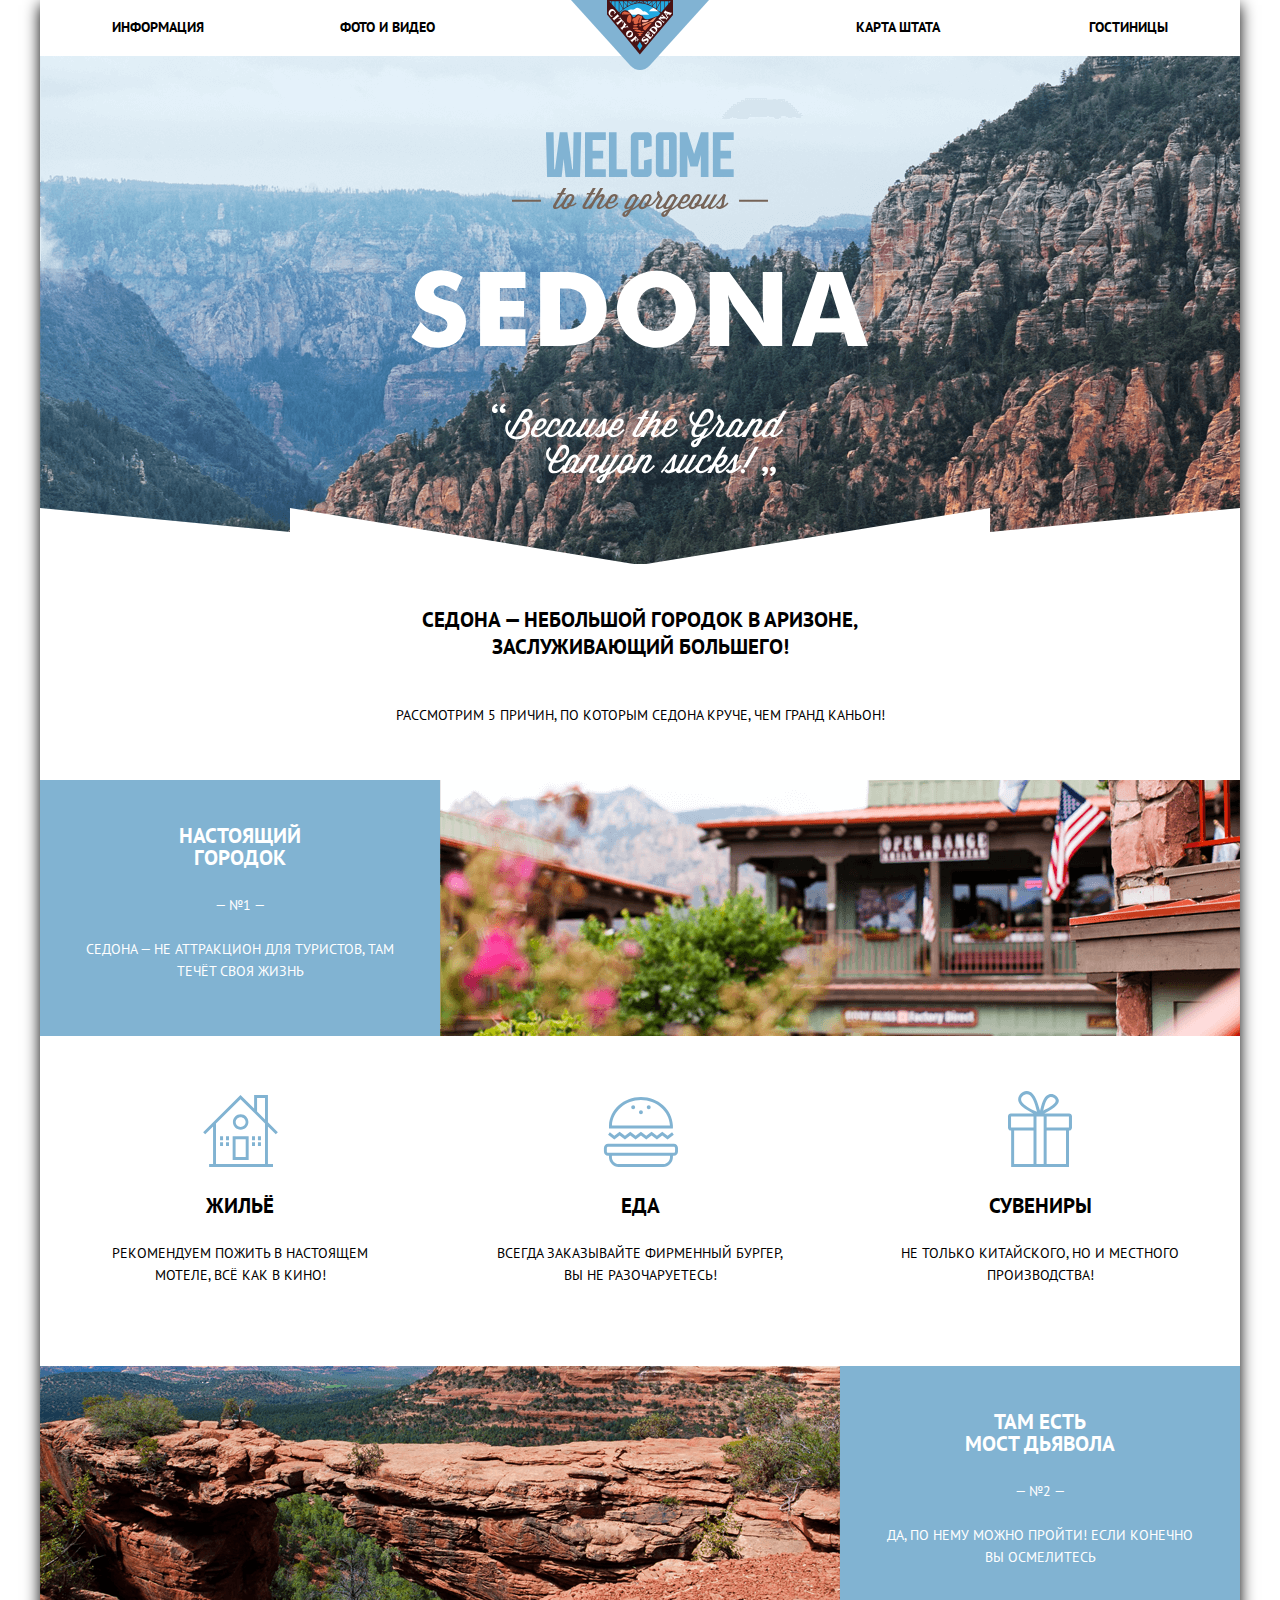
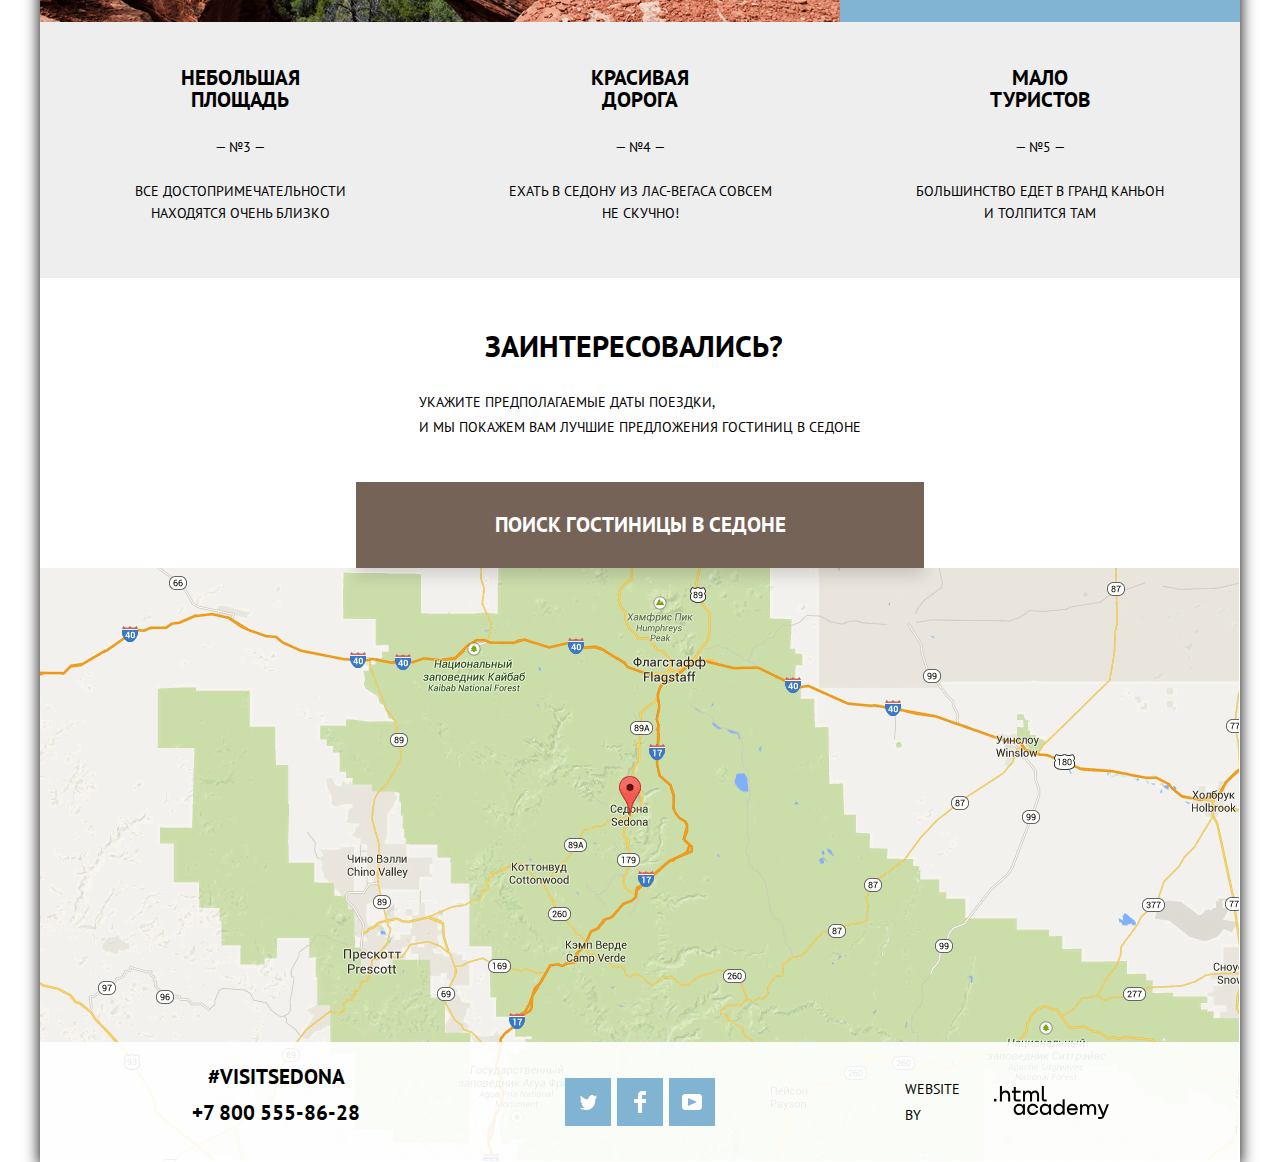
==== index.html @ fbaff949 "file path correction" ====
<!DOCTYPE html>
<html class="page" lang="ru">
<head>
    <meta charset="UTF-8"/>
    <link rel="stylesheet" href="css/normalize.css">
    <link rel="stylesheet" href="css/style.css">
    <link rel="icon" href="img/favicon/32.svg">
    <link rel="icon" href="img/favicon/152.svg">
    <link rel="manifest" href="manifest.webmanifest">
    <title>SEDONA</title>
</head>

<body class="page__body">
<div class="wrapper">
    <header class="page-header">
        <a href="index.html" class="logo"></a>

        <nav class="nav">
            <ul class="nav__list">
                <li class="nav__item"><a href="#" class="nav__link">Информация</a></li>
                <li class="nav__item"><a href="#" class="nav__link">Фото и видео</a></li>
                <li class="nav__item"><a href="#" class="nav__link">Карта штата</a></li>
                <li class="nav__item"><a href="catalog.html" class="nav__link">Гостиницы</a></li>
            </ul>
        </nav>
    </header>

    <main class="content">

        <div class="main-header">
            <div class="intro">
                <img class="intro__img" src="img/welcome/welcome.svg" width="458" height="352" alt="Welcome">
            </div>

            <h1 class="title title_bold main-header__title">Седона — небольшой городок в Аризоне, <br>заслуживающий
                большего!
            </h1>
            <p class="subtitle main-header__subtitle">Рассмотрим 5 причин, по которым Седона круче, чем гранд
                каньон!</p>
        </div>

        <section class="steps">

            <!-- step-1 -->
            <div class="card card_white-text card_blue-bg">
                <h3 class="title card__title">Настоящий <br>городок</h3>
                <div class="card__number">— №1 —</div>
                <p class="subtitle card__subtitle">Седона — не аттракцион для туристов, там<br>течёт своя жизнь</p>
            </div>
            <div class="steps__img steps__img_city"></div>

            <div class="card card_info">
                <img class="card__icon" src="img/content/icon/home.svg" width="75" height="72" alt="Home">
                <h3 class="title card__title">Жильё</h3>
                <div class="subtitle card__subtitle">Рекомендуем пожить в настоящем <br>мотеле, всё как в кино!</div>
            </div>
            <div class="card card_info">
                <img class="card__icon" src="img/content/icon/eat.svg" width="75" height="70" alt="Eat">
                <h3 class="title card__title">Еда</h3>
                <div class="subtitle card__subtitle">Всегда заказывайте фирменный бургер,<br> вы не разочаруетесь!</div>
            </div>
            <div class="card card_info">
                <img class="card__icon" src="img/content/icon/gift.svg" width="64" height="77" alt="Gift">
                <h3 class="title card__title">Сувениры</h3>
                <div class="subtitle card__subtitle">Не только китайского, но и местного<br>производства!
                </div>
            </div>

            <!-- step-2 -->
            <div class="steps__img steps__img_devil"></div>

            <div class="card card_white-text card_blue-bg">
                <h3 class="title card__title">Там есть<br>Мост дьявола</h3>
                <div class="card__number">— №2 —</div>
                <p class="subtitle card__subtitle">Да, по нему можно пройти! Если конечно<br> вы осмелитесь</p>
            </div>

            <!-- more steps -->
            <div class="card card_gray-bg">
                <h3 class="title card__title">небольшая <br>площадь
                </h3>
                <div class="card__number">— №3 —</div>
                <p class="subtitle card__subtitle">все достопримечательности<br>находятся очень близко</p>
            </div>
            <div class="card card_gray-bg">
                <h3 class="title card__title">красивая<br>
                    дорога
                </h3>
                <div class="card__number">— №4 —</div>
                <p class="subtitle card__subtitle">ехать в седону из лас-вегаса совсем<br>не скучно!</p>
            </div>
            <div class="card card_gray-bg">
                <h3 class="title card__title">мало<br>туристов
                </h3>
                <div class="card__number">— №5 —</div>
                <p class="subtitle card__subtitle">большинство едет в гранд каньон<br>и толпится там</p>
            </div>
        </section>

        <section class="interesting">
            <h2 class="title interesting__title">
                Заинтересовались?
            </h2>
            <p class="subtitle interesting__subtitle">Укажите предполагаемые даты поездки,<br> и мы покажем вам лучшие
                предложения гостиниц в седоне</p>
            <button class="button button__lg button_brown" id="show-form">ПОИСК ГОСТИНИЦЫ В седоне</button>
        </section>

        <footer class="main-footer">
            <form id="search-hotel" class="search-hotel search-hotel_active" method="post" action="https://echo.htmlacademy.ru">
                <div class="search-hotel__row">
                    <label class="title search-hotel__title">
                        Дата выезда:
                    </label>
                    <input class="search-hotel__input search-hotel__input_date"
                           type="date"
                           name="date-to"
                           id="date-in"
                           form="search-hotel"
                           placeholder="01 мая 2022"
                           value=""
                    >
                    <button class="search-hotel__date-icon" id="btn-date_in" type="button">
                        <svg viewBox="0 0 21 22">
                            <path d="M19.251 2.025h-2.845V.648c0-.381-.294-.689-.656-.689-.363 0-.656.308-.656.689v1.377h-3.938V.648c0-.381-.294-.689-.655-.689-.363 0-.657.308-.657.689v1.377H5.906V.648c0-.381-.294-.689-.656-.689-.363 0-.657.308-.657.689v1.377H1.75C.784 2.025 0 2.847 0 3.862v16.302C0 21.179.784 22 1.75 22h17.501c.966 0 1.749-.821 1.749-1.836V3.862c0-1.015-.783-1.837-1.749-1.837zm.437 18.139a.448.448 0 0 1-.437.459H1.75a.45.45 0 0 1-.438-.459V3.862a.45.45 0 0 1 .438-.459h2.844v1.378c0 .381.294.689.657.689.362 0 .656-.308.656-.689V3.403h3.938v1.378c0 .381.294.689.657.689.361 0 .655-.308.655-.689V3.403h3.938v1.378c0 .381.293.689.656.689.362 0 .656-.308.656-.689V3.403h2.845c.241 0 .437.206.437.459v16.302z"></path>
                            <path d="M4.594 8.225h2.625v2.066H4.594zM4.594 11.668h2.625v2.067H4.594zM4.594 15.112h2.625v2.066H4.594zM9.188 15.112h2.625v2.066H9.188zM9.188 11.668h2.625v2.067H9.188zM9.188 8.225h2.625v2.066H9.188zM13.781 15.112h2.625v2.066h-2.625zM13.781 11.668h2.625v2.067h-2.625zM13.781 8.225h2.625v2.066h-2.625z"></path>
                        </svg>
                    </button>
                </div>
                <div class="search-hotel__row">
                    <label class="title search-hotel__title">
                        Дата выезда:
                    </label>
                    <input class="search-hotel__input search-hotel__input_date"
                           type="date"
                           name="date-out"
                           id="date-out"
                           form="search-hotel"
                           placeholder="02 июня 2022"
                           value="">
                    <button class="search-hotel__date-icon" id="btn-date_out" type="button">
                        <svg viewBox="0 0 21 22">
                            <path d="M19.251 2.025h-2.845V.648c0-.381-.294-.689-.656-.689-.363 0-.656.308-.656.689v1.377h-3.938V.648c0-.381-.294-.689-.655-.689-.363 0-.657.308-.657.689v1.377H5.906V.648c0-.381-.294-.689-.656-.689-.363 0-.657.308-.657.689v1.377H1.75C.784 2.025 0 2.847 0 3.862v16.302C0 21.179.784 22 1.75 22h17.501c.966 0 1.749-.821 1.749-1.836V3.862c0-1.015-.783-1.837-1.749-1.837zm.437 18.139a.448.448 0 0 1-.437.459H1.75a.45.45 0 0 1-.438-.459V3.862a.45.45 0 0 1 .438-.459h2.844v1.378c0 .381.294.689.657.689.362 0 .656-.308.656-.689V3.403h3.938v1.378c0 .381.294.689.657.689.361 0 .655-.308.655-.689V3.403h3.938v1.378c0 .381.293.689.656.689.362 0 .656-.308.656-.689V3.403h2.845c.241 0 .437.206.437.459v16.302z"></path>
                            <path d="M4.594 8.225h2.625v2.066H4.594zM4.594 11.668h2.625v2.067H4.594zM4.594 15.112h2.625v2.066H4.594zM9.188 15.112h2.625v2.066H9.188zM9.188 11.668h2.625v2.067H9.188zM9.188 8.225h2.625v2.066H9.188zM13.781 15.112h2.625v2.066h-2.625zM13.781 11.668h2.625v2.067h-2.625zM13.781 8.225h2.625v2.066h-2.625z"></path>
                        </svg>
                    </button>
                </div>
                <div class="search-hotel__wrap">
                    <div class="search-hotel__row">
                        <label class="title search-hotel__title">
                            Взрослые: </label>
                        <input class="search-hotel__input search-hotel__input_count"
                               type="text"
                               name="count-human"
                               id="count-human"
                               form="search-hotel"
                               value="2"
                               pattern="[0-9]{1,2}"
                        >
                        <button class="search-hotel__btm search-hotel__btm_minus" type="button" id="btn-human_minus">
                            <svg xmlns="http://www.w3.org/2000/svg"
                                 viewBox="0 0 9.917 1.917">
                                <path d="M0 0h9.917v1.917h-9.917z"></path>
                            </svg>
                        </button>
                        <button class="search-hotel__btm search-hotel__btm_plus" type="button" id="btn-human_plus">
                            <svg xmlns="http://www.w3.org/2000/svg"
                                 viewBox="0 0 9.917 9.917">
                                <path d="M9.917 4h-4v-4h-1.917v4h-4v1.917h4v4h1.917v-4h4z"></path>
                            </svg>
                        </button>
                    </div>
                    <div class="search-hotel__row search-hotel__row_padding-left">
                        <label class="title search-hotel__title">
                            Дети: </label>
                        <input class="search-hotel__input search-hotel__input_count"
                               type="text"
                               name="count-kids"
                               id="count-kids"
                               form="search-hotel"
                               value="0"
                               pattern="[0-9]{1,2}"
                        >
                        <button class="search-hotel__btm search-hotel__btm_minus" type="button" id="btn-kids_minus">
                            <svg xmlns="http://www.w3.org/2000/svg"
                                 width="9.917" height="1.917"
                                 viewBox="0 0 9.917 1.917">
                                <path d="M0 0h9.917v1.917h-9.917z"></path>
                            </svg>
                        </button>
                        <button class="search-hotel__btm search-hotel__btm_plus" type="button" id="btn-kids_plus">
                            <svg xmlns="http://www.w3.org/2000/svg"
                                 width="9.917" height="9.917"
                                 viewBox="0 0 9.917 9.917">
                                <path d="M9.917 4h-4v-4h-1.917v4h-4v1.917h4v4h1.917v-4h4z"></path>
                            </svg>
                        </button>

                    </div>
                </div>
                <div class="search-hotel__row">
                    <button class="button button_blue search-hotel__button" form="search-hotel">НАЙТИ</button>
                </div>
            </form>
            <script type="text/javascript" charset="utf-8" async src="https://api-maps.yandex.ru/services/constructor/1.0/js/?um=constructor%3Ac20449dc476053ec923e67679372bd9ce2e365bf9ef74fed2821ad3377e39c72&amp;width=100%&amp;height=100%&amp;lang=ru_RU&amp;scroll=false"></script>
        </footer>
    </main>

    <footer class="page-footer page-footer_absolute">
        <div class="contacts">
            <div class="contacts__hashtag">
                #visitSEDONA
            </div>
            <a href="tel:+78005558628" class="contacts__phone">
                +7 800 555-86-28
            </a>
        </div>
        <div class="social">
            <a class="social__link">
                <svg width="17" height="17" viewBox="0 0 17 17" fill="none" xmlns="http://www.w3.org/2000/svg">
                    <path d="M10.95 1.14409C12.635 0.648089 13.934 1.41409 14.527 2.32309C15.2 2.09209 15.858 1.84209 16.538 1.61509C16.5249 2.30145 16.2117 2.94761 15.681 3.38309C16.366 3.55309 16.985 2.89209 16.985 2.89209C16.816 3.89209 15.979 4.68009 15.422 4.91609C15.191 11.6661 12.247 16.1331 5.34498 15.9981H4.89898C4.48898 15.9981 0.734977 15.5381 0.000976562 14.1111C2.27198 14.3071 3.89398 13.6891 4.69398 12.9341C3.73398 12.6341 2.01498 12.4571 1.71498 9.98409C2.06398 10.0901 2.27898 10.2121 2.90498 10.1031C1.70498 9.24709 0.373977 8.53009 0.447977 6.33009C0.732977 6.65809 1.51498 6.86609 1.78798 6.80209C1.08498 6.56109 -0.182023 3.44209 0.893977 1.85009C2.71198 3.70409 4.62898 5.45609 8.04598 5.62309C8.25398 3.33009 9.18298 1.79309 10.95 1.14409Z"
                          fill="white"/>
                </svg>
            </a>
            <a class="social__link">
                <svg width="12" height="22" viewBox="0 0 12 22" fill="none" xmlns="http://www.w3.org/2000/svg">
                    <path d="M12 4V0H8C5.79086 0 4 1.79086 4 4V8H0V12H4V22H8V12H12V8H8V4H12Z" fill="white"/>
                </svg>
            </a>
            <a class="social__link">
                <svg width="20" height="16" viewBox="0 0 20 16" fill="none" xmlns="http://www.w3.org/2000/svg">
                    <path fill-rule="evenodd" clip-rule="evenodd"
                          d="M3 0H17C18.65 0 20 1.35 20 3V13C20 14.65 18.65 16 17 16H3C1.35 16 0 14.65 0 13V3C0 1.35 1.35 0 3 0ZM6.027 4.002V11.998L15.014 8L6.027 4.002Z"
                          fill="white"/>
                </svg>
            </a>
        </div>
        <div class="developer">
            Website by
            <a href="https://htmlacademy.ru/intensive/htmlcss" class="developer__link">
                <svg viewBox="0 0 115 33" xmlns="http://www.w3.org/2000/svg">
                    <path d="M0 12.8691V15.4429H2.45789V12.8691H0Z"/>
                    <path d="M11.6466 4.52562C10.0863 4.52562 8.82534 5.23341 8.03454 6.26294H7.94905V0H5.91864V15.4429H7.94905V10.1451C7.94905 8.02172 9.27418 6.49888 11.2191 6.49888C13.0572 6.49888 14.1258 7.87158 14.1258 9.71614V15.4429H16.1563V9.35153C16.1563 6.41308 14.3396 4.52562 11.6466 4.52562Z"/>
                    <path d="M26.6171 4.82696H21.8082V1.07349H19.7778V4.82696H17.8542V6.80022H19.7778V12.7843C19.7778 14.5002 20.7396 15.4439 22.4708 15.4439H26.6171V13.4492H22.8769C22.193 13.4492 21.8082 13.0632 21.8082 12.3983V6.80022H26.6171V4.82696Z"/>
                    <path d="M41.1215 4.54712C39.497 4.54712 38.2576 5.34071 37.5736 6.60618H37.5095C36.8897 5.36217 35.7356 4.54712 34.154 4.54712C32.7434 4.54712 31.6746 5.29781 31.0336 6.3488H30.948V4.82596H29.0031V15.4429H31.0336V9.99504C31.0336 8.00032 32.0806 6.54184 33.6624 6.49894C35.1584 6.45604 36.0347 7.52847 36.0347 9.13708V15.4429H38.0652V9.82343C38.0652 7.44266 39.4758 6.49894 40.6941 6.49894C42.1688 6.49894 43.0452 7.52847 43.0452 9.13708V15.4429H45.0754V8.92261C45.0754 6.3488 43.6221 4.54712 41.1215 4.54712Z"/>
                    <path d="M47.8271 12.6975C47.8271 14.4348 48.8103 15.4429 50.6269 15.4429H52.6359V13.4696H50.9261C50.2422 13.4696 49.8574 13.0835 49.8574 12.4186V0H47.8271V12.6975Z"/>
                    <path d="M28.9048 19.6888H28.8192C28.027 18.6227 26.7425 17.8764 25.0295 17.8551C21.882 17.8124 19.6338 20.1365 19.6338 23.4202C19.6338 26.7252 21.9248 29.0494 25.008 29.0068C26.7637 28.9853 28.027 28.1965 28.8192 27.0663H28.9048V28.7081H30.9177V18.1536H28.9048V19.6888ZM25.3077 27.0451C23.081 27.0451 21.6679 25.4245 21.6679 23.4202C21.6679 21.4159 23.081 19.7954 25.3077 19.7954C27.4703 19.7954 28.8836 21.4159 28.8836 23.4202C28.8836 25.4033 27.4703 27.0451 25.3077 27.0451Z"/>
                    <path d="M44.2095 21.9915C43.717 19.6034 41.5973 17.855 38.8139 17.855C35.4524 17.855 33.2042 20.307 33.2042 23.4201C33.2042 26.5331 35.4524 29.0067 38.8139 29.0067C41.5973 29.0067 43.717 27.2155 44.2095 24.8061H42.0898C41.6617 26.1494 40.3984 27.0662 38.8354 27.0662C36.6513 27.0662 35.2381 25.4244 35.2381 23.4201C35.2381 21.4158 36.6513 19.7953 38.8354 19.7953C40.4625 19.7953 41.6617 20.7548 42.0898 21.9915H44.2095Z"/>
                    <path d="M55.0836 19.6888H54.998C54.2058 18.6227 52.921 17.8764 51.2081 17.8551C48.0607 17.8124 45.8125 20.1365 45.8125 23.4202C45.8125 26.7252 48.1036 29.0494 51.1866 29.0068C52.9425 28.9853 54.2058 28.1965 54.998 27.0663H55.0836V28.7081H57.0962V18.1536H55.0836V19.6888ZM51.4866 27.0451C49.2596 27.0451 47.8466 25.4245 47.8466 23.4202C47.8466 21.4159 49.2596 19.7954 51.4866 19.7954C53.6491 19.7954 55.0622 21.4159 55.0622 23.4202C55.0622 25.4033 53.6491 27.0451 51.4866 27.0451Z"/>
                    <path d="M68.6538 19.7953H68.5682C67.776 18.6652 66.4483 17.8763 64.7568 17.855C61.6738 17.8123 59.3827 20.1365 59.3827 23.4415C59.3827 26.7251 61.6309 29.0493 64.7783 29.0067C66.4483 28.9853 67.776 28.239 68.5468 27.1729H68.6538V28.708H70.6665V13.356H68.6538V19.7953ZM65.0568 27.0662C62.8298 27.0662 61.4168 25.4458 61.4168 23.4415C61.4168 21.4372 62.8298 19.8166 65.0568 19.8166C67.2193 19.8166 68.6324 21.4585 68.6324 23.4415C68.6324 25.4458 67.2193 27.0662 65.0568 27.0662Z"/>
                    <path d="M78.3297 17.855C75.0752 17.855 72.8483 20.3497 72.8483 23.4414C72.8483 26.4479 74.9467 29.0067 78.3724 29.0067C80.8561 29.0067 82.8475 27.6633 83.5541 25.4244H81.4342C80.9634 26.4267 79.8286 27.0662 78.4582 27.0662C76.5312 27.0662 75.1608 25.7869 75.0108 24.1451H83.7682C84.0464 20.6269 81.8412 17.855 78.3297 17.855ZM78.2868 19.7953C79.9783 19.7953 81.2416 20.8401 81.5627 22.354H75.0538C75.3534 20.8614 76.6168 19.7953 78.2868 19.7953Z"/>
                    <path d="M98.1985 17.8762C96.5713 17.8762 95.3295 18.6651 94.6443 19.9232H94.5799C93.9591 18.6865 92.8029 17.8762 91.2184 17.8762C89.8054 17.8762 88.7347 18.6225 88.0924 19.6673H88.0068V18.1534H86.0583V28.7079H88.0924V23.2921C88.0924 21.3091 89.1417 19.8592 90.7261 19.8165C92.2247 19.7739 93.1028 20.84 93.1028 22.4392V28.7079H95.1368V23.1215C95.1368 20.7547 96.5499 19.8165 97.7703 19.8165C99.2477 19.8165 100.125 20.84 100.125 22.4392V28.7079H102.16V22.226C102.16 19.6673 100.704 17.8762 98.1985 17.8762Z"/>
                    <path d="M109.441 27.0237L105.801 18.1536H103.553L108.392 29.7104L108.371 29.753C108.028 30.6272 107.643 30.947 106.701 30.947H104.196V32.9726H106.701C108.542 32.9726 109.527 32.1411 110.212 30.3499L114.88 18.1536H112.803L109.441 27.0237Z"/>
                </svg>
            </a>
        </div>
    </footer>
</div>
<script src="js/js.js"></script>
</body>
</html>
---- css/style.css ----
/* global */
:root {
    --black-color: #000;
    --text-gray-color: #666;
    --blue-color: #81B3D2;
    --blue-color-hover: #669EC0;
    --blue-color-focus: #5496BD;
    --gray-color: #eee;
    --gray-color-active: #BDBBBC;
    --gray-color-btn: #CACACA;
    --gray-color-bg: #F2F2F2;
    --wrapper-shadow-color: rgba(0, 1, 1, 1);
    --brown-color: #766357;
    --brown-color-hover: #604E43;
    --brown-color-active: #503E33;
    --white-color: #fff;
    --white-color-active: rgba(255, 255, 255, 0.5);
    --white-color-footer: rgba(255, 255, 255, 0.9);
    --primary-font: "PT Sans", "Tahoma", sans-serif;

    --transition: 0.2s ease;
}

@font-face {
    font-family: "PT Sans";
    src: url("../fonts/PTSans-Regular.woff2") format("woff2"),
    url("../fonts/PTSans-Regular.woff") format("woff");
    font-weight: 400;
    font-style: normal;
}

@font-face {
    font-family: "PT Sans";
    src: url("../fonts/PTSans-Bold.woff2") format("woff2"),
    url("../fonts/PTSans-Bold.woff") format("woff");
    font-weight: 700;
    font-style: normal;
}

.page {
    margin: 0;
    padding: 0;
    font-family: var(--primary-font);
    background: var(--gray-color-bg);
    font-size: 14px;
    line-height: 27px;
    text-transform: uppercase;
}

.page__body {
    display: flex;
    justify-content: center;
    background: var(--white-color);
}

.wrapper {
    width: 1200px;
    min-height: 100vh;
    position: relative;
    display: grid;
    grid-template-rows: min-content 1fr min-content;
    box-shadow: 0 5px 15px 0 var(--wrapper-shadow-color);
}

.title {
    margin: 0;
    padding: 0;
    font-size: 21px;
    font-weight: 700;
}

.subtitle {
    margin: 0;
    padding: 0;
}

.button,
.nav__link,
.social__link,
.social__icon,
.developer__link {
    transition: var(--transition);
}

.button {
    color: var(--white-color);
    list-style-type: none;
    font-size: 21px;
    font-weight: 700;
    text-decoration: none;
    text-transform: uppercase;
    border: none;
}

.button__md {
    height: 27px;
}

.button__lg {
    width: 568px;
    height: 86px;
}

.button_blue {
    background-color: var(--blue-color);
}

.button_blue:hover {
    background: var(--blue-color-hover);
}

.button_blue:active {
    background: var(--blue-color-focus);
    color: var(--white-color-active);
}

.button_brown {
    background-color: var(--brown-color);
}

.button_brown:hover {
    background: var(--brown-color-active);
}

.button_brown:active {
    background: var(--brown-color-active);
    color: var(--white-color-active);
}

.visually-hidden {
    position: absolute;
    width: 1px;
    height: 1px;
    margin: -1px;
    border: 0;
    padding: 0;
    white-space: nowrap;
    clip-path: inset(100%);
    clip: rect(0 0 0 0);
    overflow: hidden;
}

/* header страницы */
.logo {
    position: absolute;
    z-index: 1;
    width: 138px;
    height: 70px;
    left: 50%;
    margin-left: -69px;
    background: url("../img/logo.svg") no-repeat center;
}

.nav__list {
    margin: 0;
    padding: 0;
    min-height: 56px;
    width: 100%;
    list-style-type: none;
    display: flex;
    justify-content: center;
    flex-wrap: wrap;
}

.nav__item {
    width: 25%;
    padding: 14px 0;
    box-sizing: border-box;
}

.nav__item:nth-child(1) {
    padding-left: 72px;
}

.nav__item:nth-child(4) {
    padding-right: 72px;
}

.nav__item:nth-child(1),
.nav__item:nth-child(2) {
    text-align: left;
}

.nav__item:nth-child(3),
.nav__item:nth-child(4) {
    text-align: right;
}

.nav__link {
    font-weight: 700;
    color: var(--black-color);
    text-decoration: none;
}

.nav__link:hover {
    color: var(--blue-color-hover);
}

.nav__link:focus {
    color: var(--brown-color);
}

.nav__link:active {
    color: var(--black-color);
    opacity: 0.5;
}

/*-- первый блок index.html --*/
.intro {
    position: relative;
    height: 508px;
    display: flex;
    justify-content: center;
    align-items: flex-end;
    background: url("../img/welcome/bg-top.png") no-repeat bottom;
}

.intro::after {
    position: absolute;
    content: "";
    width: 100%;
    height: 56px;
    bottom: 0;
    background-image: url("data:image/svg+xml,%3Csvg width='1200' height='57' viewBox='0 0 1200 57' fill='none' xmlns='http://www.w3.org/2000/svg'%3E%3Cpath d='M0 57V0L250 24V0L600 57L950 0V24L1200 0V57H0Z' fill='white'/%3E%3C/svg%3E%0A");
}

.intro__img {
    padding-bottom: 80px;
    display: block;
}

.main-header {
    text-align: center;
}

.main-header__title {
    padding: 42px 0;
}

.main-header__subtitle {
    padding-bottom: 51px;
}

/*-- сетка шагов index.html --*/
.steps {
    display: grid;
    grid-template: 256px 330px 256px 256px / repeat( 3, 1fr);
}

.steps__img {
    grid-column: span 2;
    height: 256px;
}

.steps__img_city {
    background: url("../img/content/city.png") no-repeat;
}

.steps__img_devil {
    background: url("../img/content/devil.png") no-repeat;
}

.card {
    padding: 46px 0;
    text-align: center;
    display: flex;
    flex-direction: column;
    align-items: center;
    justify-content: flex-end;
    line-height: 22px;
}

.card_info {
    padding-bottom: 72px;
}

.card_white-text {
    color: var(--white-color);
}

.card_blue-bg {
    background: var(--blue-color);
}

.card_gray-bg {
    background: var(--gray-color);
}

.card__icon {
    padding-bottom: 28px;
}

.card__title {
    padding-bottom: 25px;
}

.card__number {
    padding-bottom: 22px;
}

.card__subtitle {

    padding-bottom: 8px;
}

.card__text {
    padding-bottom: 38px;
}

.interesting {
    position: relative;
    display: flex;
    flex-direction: column;
    align-items: center;
    align-content: flex-end;
    padding-top: 56px;
}

.interesting__title {
    position: relative;
    left: -6px;
    line-height: 24px;
    font-size: 30px;
    padding-bottom: 32px;
}

.interesting__subtitle {
    line-height: 25px;
    padding-bottom: 42px;
}

/*-- форма поиска index.html--*/
.search-hotel {
    z-index: 1;
    transition: ease 0.5s;
    padding: 50px;
    box-sizing: border-box;
    position: absolute;
    top: -395px;
    height: 395px;
    width: 568px;
    background-color: var(--white-color);
    box-shadow: 0 7px 15px rgba(0, 1, 1, 0.15);
}

.search-hotel_active {
    top: 0;
}

.search-hotel input[type=date]::-webkit-calendar-picker-indicator {
    display: none;
}

.search-hotel__row {
    position: relative;
    padding: 15px 0;
    width: 100%;
    display: inline-flex;
    align-items: center;
}

.search-hotel__title {
    padding-right: 30px;
    font-size: 14px;
}


.search-hotel__input {
    box-sizing: border-box;
    height: 38px;
    padding: 0 15px;
    font-weight: 700;
    text-transform: uppercase;
    background-color: var(--gray-color-bg);
    border: none;
}

.search-hotel__input_date {
    width: 346px;
}

.search-hotel__input_count {
    position: relative;
    text-align: center;
    width: 114px;
}

.search-hotel__btm {
    box-sizing: border-box;
    padding: 14px;
    content: "";
    position: absolute;
    display: flex;
    align-items: center;
    width: 38px;
    height: 38px;
    cursor: pointer;
    opacity: 0.5;
    border: none;
}

.search-hotel__btm_minus {
    right: 76px;
}

.search-hotel__btm_plus {
    right: 0;
}

.search-hotel__date-icon {
    position: absolute;
    padding: 0;
    right: 8px;
    width: 21px;
    height: 22px;
    cursor: pointer;
    opacity: 0.5;
    border: none;
}

.search-hotel__wrap {
    width: 100%;
    display: inline-flex;
}

.search-hotel__wrap .search-hotel__row {
    justify-content: space-between;
}

.search-hotel__wrap .search-hotel__row_padding-left {
    justify-content: flex-end;
}

.search-hotel__button {
    width: 100%;
    height: 58px;
}


/*-- footer index.html с картой --*/
.main-footer {
    overflow: hidden;
    position: relative;
    display: flex;
    justify-content: center;
    height: 594px;
    background: url("../img/content/map.png") no-repeat;
}

/*-- filter catalog.html --*/

.head-filter {
    box-sizing: border-box;
    padding: 26px 72px 7px;
    line-height: 21px;
    height: 217px;
    display: flex;
    color: var(--white-color);
    background: url("../img/catalog/bg-filter.png") no-repeat;
}

.head-filter input[type="checkbox"] {
    position: absolute;
    opacity: 0;
}

.head-filter input[type="checkbox"] + label::before {
    content: url("../img/catalog/checkbox/off.svg");
    position: absolute;
    top: 0;
    left: 0;
    width: 10px;
    height: 10px;
    font-size: 26px;
}

.head-filter input[type="checkbox"]:checked + label::before {
    content: url("../img/catalog/checkbox/on.svg");
}

.head-filter input[type="checkbox"]:disabled + label::before {
    opacity: 0.5;
}

.head-filter input[type="checkbox"] + label {
    display: block;
    padding-left: 40px;
    position: relative;
    cursor: pointer;
}

.infrastructure__item,
.house-type__item {
    line-height: 21px;
    font-size: 14px;
    font-weight: normal;
    margin-bottom: 25px;
}

.infrastructure,
.house-type {
    width: 256px;
}

.infrastructure__title,
.house-type__title {
    font-size: 16px;
    font-weight: bold;
    margin: 0 0 25px;
}

.infrastructure__item,
.house-type__item {
    display: block;
}

.cost {
    position: relative;
    box-sizing: border-box;
    width: 544px;
    padding-left: 216px;
}

.cost__title {
    margin: 0 10px 11px;
    font-size: 16px;
    font-weight: bold;
}

.cost-control {
    position: relative;
    display: flex;
    align-items: flex-end;
    margin-bottom: 20px;
    margin-left: 10px;
    border: 2px solid #ffffff;
    border-radius: 2px;
    height: 32px;
}

.cost-control::after {
    position: absolute;
    top: 5px;
    left: 50%;
    height: 22px;
    content: "";
    border: 1px solid #ffffff;
}

.cost-control__label {
    display: inline-block;
    height: 34px;
    cursor: pointer;
}

.cost-control__label_from {
    padding-left: 64px;
}

.cost-control__label_to {
    padding-left: 72px;
}

.cost-control__input {
    width: 50px;
    color: inherit;
    font: inherit;
    border: none;
    background: none;
    line-height: 32px;
}

.cost-control__range {
    position: relative;
}

.cost-control__scale {
    height: 2px;
    margin-left: 10px;
    background: rgba(255, 255, 255, 0.3);
}

.cost-control__bar {
    width: 80%;
    height: 2px;
    background: #ffffff;
}

.cost-control__range-toggle {
    position: absolute;
    top: -9px;
    left: 10px;
    width: 4px;
    height: 4px;
    cursor: pointer;
    border: 8px solid #ffffff;
    border-radius: 50%;
    background: #ababab;
    box-shadow: 0 2px 1px 0 rgb(0 1 1 / 50%);
}

.cost-control__range-toggle:hover {
    top: -11px;
    border: 10px solid #ffffff;
}

.cost-control__range-toggle_max {
    left: 80%;
}

.filter__button {
    position: absolute;
    right: 95px;
    bottom: 26px;
    padding: 6px 34px;
    text-transform: uppercase;
    color: #ffffff;
    border: 2px solid #ffffff;
    background: none;
    font-size: 14px;
    line-height: 20px;
}

.filter__button:hover {
    background-color: var(--white-color);
    color: var(--black-color);
}

.filter__button:active {
    background-color: var(--gray-color);
}


/*-- Сортировка catalog.html --*/
.sort {
    padding: 28px 73px;
    box-sizing: border-box;
    height: 86px;
    width: 100%;
    display: inline-flex;
    flex-wrap: nowrap;
}

.sort__title {
    display: inline-block;
    height: 26px;
    line-height: 26px;
}

.sort__nav {
    padding-top: 3px;
    display: inline-flex;
    font-weight: 400;
    font-size: 12px;
    line-height: 18px;
    flex-grow: 1;
}

.sort__nav-title {
    padding-left: 46px;
    height: 18px;
}

.sort__nav-list {
    padding-left: 35px;
    margin: 0;
    height: 18px;
    display: inline-flex;
    list-style-type: none;
    line-height: 18px;
}

.sort__nav-item {
    display: block;
    padding-right: 21px;
    line-height: 20px;
}

.sort__nav-page {
    display: block;
    position: relative;
    top: 4px;
    left: 8px;
}

.sort__btn {
    color: var(--gray-color-btn);
    fill: var(--gray-color-btn);
    height: 18px;
    background: transparent;
    border: none;
    text-transform: uppercase;
    cursor: pointer;
    border-bottom: 1px dotted var(--blue-color);
}

.sort__btn:hover {
    color: var(--blue-color-hover);
    fill: var(--blue-color-hover);
    border-bottom: none;
}

.sort__btn:active,
.sort__btn_active {
    color: var(--blue-color-hover);
    fill: var(--blue-color-hover);
    border: none;
}

.sort__btn_border-none {
    border-bottom: none;
}

.sort__btn_black-hover:hover {
    fill: var(--black-color);
}

/*-- cекция вывода отелей --*/
.hotel {
    box-sizing: border-box;
    width: 100%;
    display: flex;
    flex-direction: column;
}

.hotel__row {
    padding: 0 73px;
    height: 150px;
    display: flex;
    flex-grow: 1;
    line-height: 27px;
    border-top: 1px solid var(--gray-color);
}

.hotel__row:last-child {
    border-bottom: 1px solid var(--gray-color);
}

.hotel__link {
    padding-top: 30px;
    display: block;
}

.hotel__img {
    width: 135px;
    height: 90px;
}

.hotel__img_ars {
    background: url("../img/catalog/hotels/amara-resort-&-spa.png") no-repeat;
}

.hotel__img_dqi {
    background: url("../img/catalog/hotels/desert-quail-inn.png") no-repeat;
}

.hotel__img_vapd {
    background: url("../img/catalog/hotels/villas-at-poco-diablo.png") no-repeat;
}

.hotel__info {
    flex-grow: 1;
    padding: 24px 30px 0;
}

.info__main {
    display: grid;
    grid-template: 1fr 1fr / min-content min-content;
    grid-gap: 13px 6px;
}

.info__link {
    text-decoration: none;
}

.info__title {
    padding-bottom: 5px;
    line-height: 24px;
}

.info__title:hover {
    color: var(--blue-color-hover);
}

.info__title:focus {
    color: var(--brown-color);
}

.info__title:active {
    color: var(--black-color);
    opacity: 0.5;
}

.info__button {
    font-size: 14px;
    padding: 0 16px;
}

.hotel__rate {
    padding: 28px 0 30px;
    display: flex;
    flex-direction: column;
    justify-content: space-between;
    align-items: center;
}

.rate__wrap {
    width: 100%;
    display: inline-flex;
    justify-content: flex-end;
}

.rate__star {
    padding-left: 5px;
    width: 18px;
    height: 18px;
    fill: var(--blue-color);
}

.rate__user-rate {
    color: var(--text-gray-color);
    text-align: right;
    padding-right: 12px;
    width: 98px;
    height: 27px;
    background-color: var(--gray-color-bg);
}

/*-- footer страницы --*/
.page-footer {
    width: 100%;
    line-height: 26px;
    display: grid;
    justify-items: center;
    grid-template-columns: 2fr 1fr 2fr;
    background: var(--white-color-footer);
}

.page-footer_absolute {
    position: absolute;
    bottom: 0;
    height: 120px;
}

.contacts {
    height: 120px;
    display: flex;
    justify-content: flex-end;
    flex-direction: column;
    align-items: center;
    font-size: 21px;
    font-weight: 700;
    padding-right: 8px;
}

.contacts__hashtag {
    padding-bottom: 10px;
}

.contacts__phone {
    color: var(--black-color);
    text-decoration: none;
    padding-bottom: 36px;
}

.social {
    height: 120px;
    display: grid;
    align-items: center;
    grid-template-columns: repeat(3, 46px);
    grid-column-gap: 6px;
}

.social__link {
    position: relative;
    display: flex;
    justify-content: center;
    align-items: center;
    width: 46px;
    height: 48px;
    background: var(--blue-color);
}

.social__link:hover {
    background: var(--blue-color-hover);
}

.social__link:focus,
.social__link:active {
    background: var(--blue-color-focus);
}

.social__link:active .social__icon {
    opacity: 0.5;
}

.social__icon {
    display: block;
}

.developer {
    height: 120px;
    display: grid;
    grid-template-columns: 74px 113px;
    grid-column-gap: 15px;
    align-items: center;
    padding-left: 12px;
    font-size: 14px;
}

.developer__link {
    display: block;
    width: 115px;
    height: 33px;
}

.developer__link:hover {
    fill: var(--blue-color-hover);
}

.developer__link:active {
    fill: var(--black-color);
    opacity: 0.5;
}
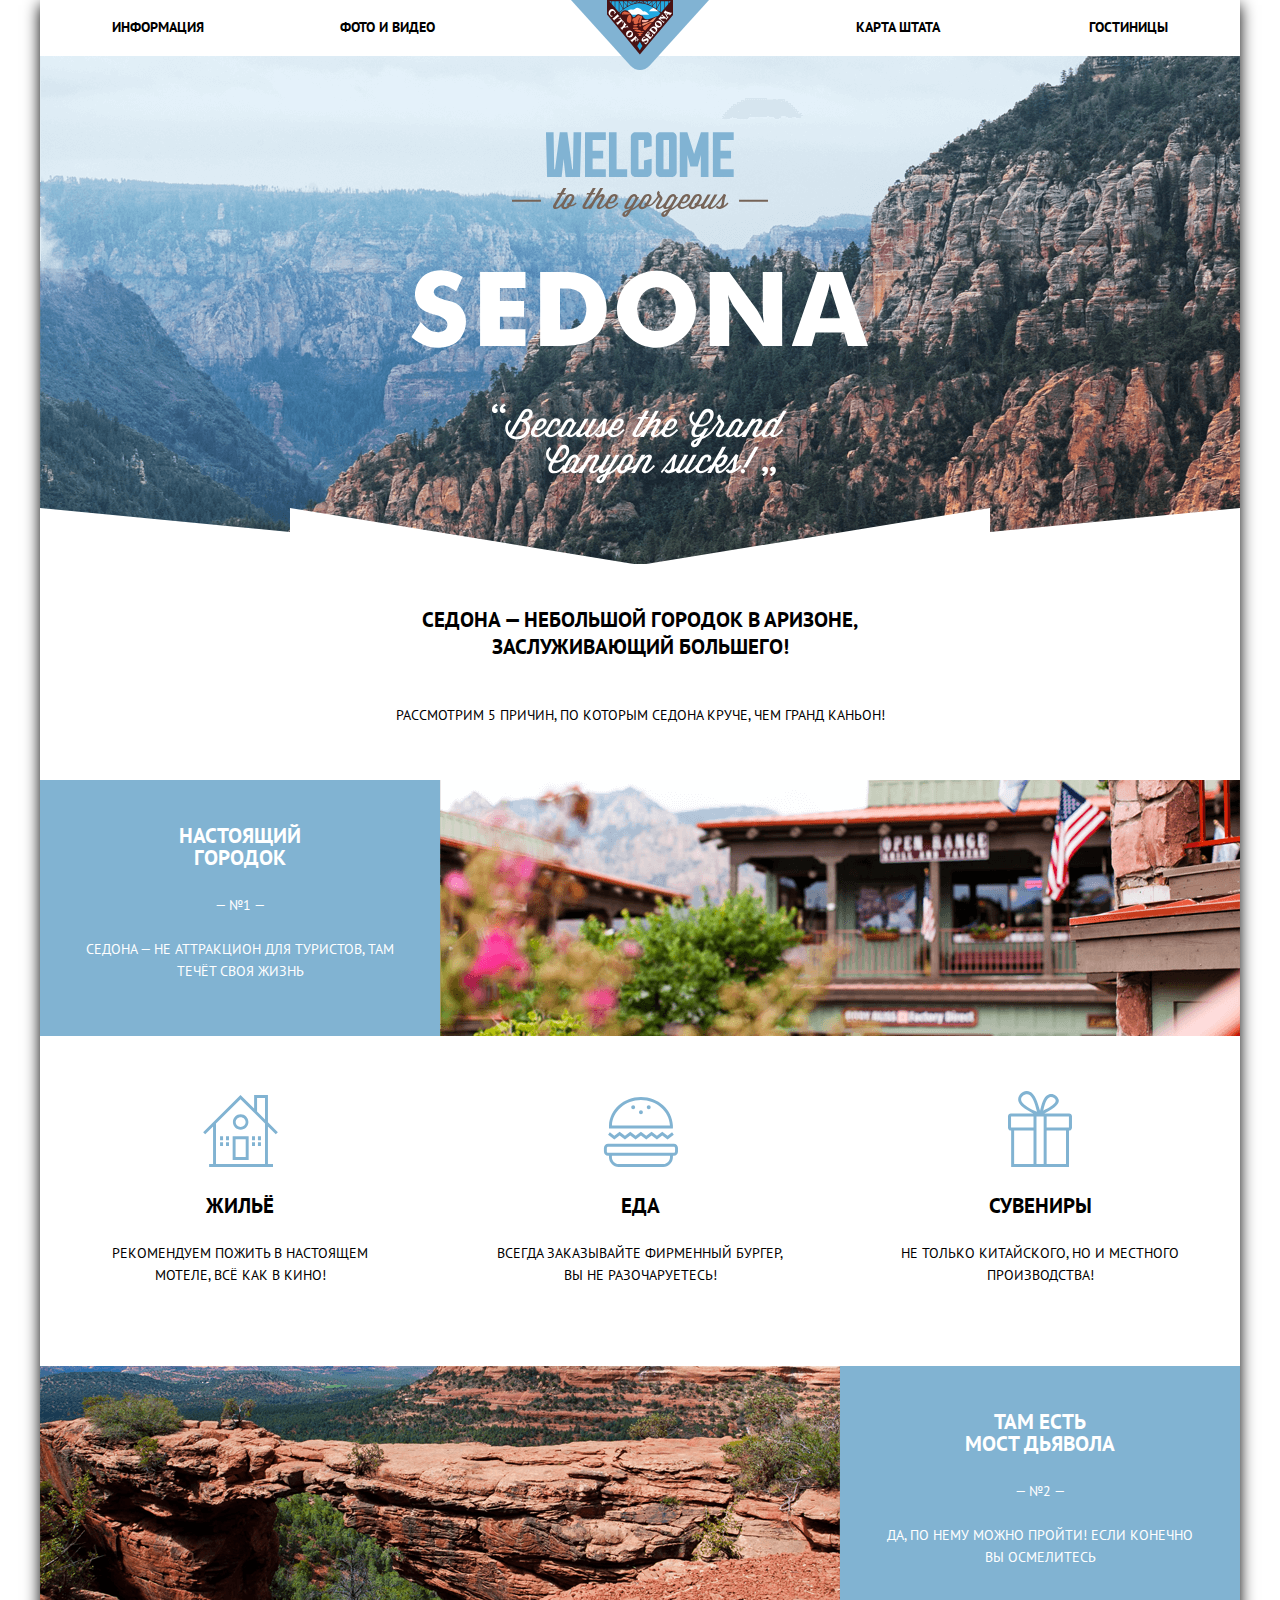
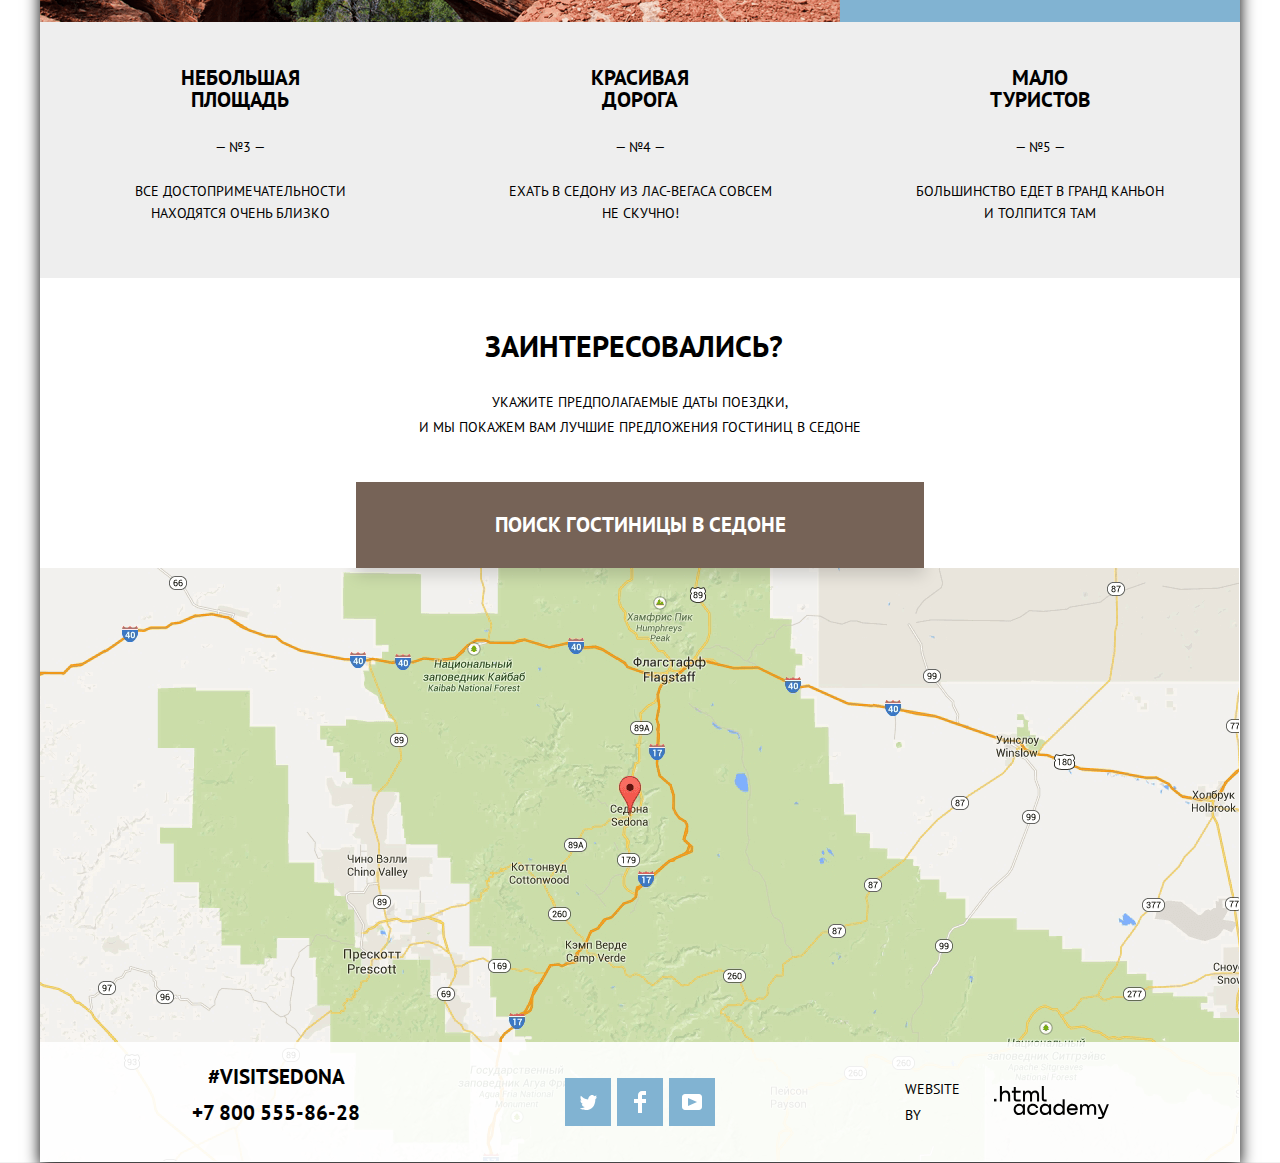
==== commit 1bea914a: "add hidden title" ====
--- a/index.html
+++ b/index.html
@@ -13,7 +13,11 @@
 <body class="page__body">
 <div class="wrapper">
     <header class="page-header">
-        <a href="index.html" class="logo"></a>
+        <a href="index.html" class="logo">
+            <div class="visually-hidden">
+                Логотип Седоны
+            </div>
+        </a>
 
         <nav class="nav">
             <ul class="nav__list">
@@ -40,7 +44,7 @@
         </div>
 
         <section class="steps">
-
+            <h2 class="visually-hidden">Причины</h2>
             <!-- step-1 -->
             <div class="card card_white-text card_blue-bg">
                 <h3 class="title card__title">Настоящий <br>городок</h3>
@@ -108,6 +112,7 @@
 
         <footer class="main-footer">
             <form id="search-hotel" class="search-hotel search-hotel_active" method="post" action="https://echo.htmlacademy.ru">
+                <h2 class="visually-hidden">Форма поиска отелей</h2>
                 <div class="search-hotel__row">
                     <label class="title search-hotel__title">
                         Дата выезда:
@@ -207,7 +212,9 @@
     </main>
 
     <footer class="page-footer page-footer_absolute">
+        <h2 class="visually-hidden">Подвал сайта</h2>
         <div class="contacts">
+            <h2 class="visually-hidden">Контакты</h2>
             <div class="contacts__hashtag">
                 #visitSEDONA
             </div>
@@ -216,19 +223,20 @@
             </a>
         </div>
         <div class="social">
+            <h2 class="visually-hidden">Социальные сети</h2>
             <a class="social__link">
-                <svg width="17" height="17" viewBox="0 0 17 17" fill="none" xmlns="http://www.w3.org/2000/svg">
+                <svg class="social__icon" width="17" height="17" viewBox="0 0 17 17" fill="none" xmlns="http://www.w3.org/2000/svg">
                     <path d="M10.95 1.14409C12.635 0.648089 13.934 1.41409 14.527 2.32309C15.2 2.09209 15.858 1.84209 16.538 1.61509C16.5249 2.30145 16.2117 2.94761 15.681 3.38309C16.366 3.55309 16.985 2.89209 16.985 2.89209C16.816 3.89209 15.979 4.68009 15.422 4.91609C15.191 11.6661 12.247 16.1331 5.34498 15.9981H4.89898C4.48898 15.9981 0.734977 15.5381 0.000976562 14.1111C2.27198 14.3071 3.89398 13.6891 4.69398 12.9341C3.73398 12.6341 2.01498 12.4571 1.71498 9.98409C2.06398 10.0901 2.27898 10.2121 2.90498 10.1031C1.70498 9.24709 0.373977 8.53009 0.447977 6.33009C0.732977 6.65809 1.51498 6.86609 1.78798 6.80209C1.08498 6.56109 -0.182023 3.44209 0.893977 1.85009C2.71198 3.70409 4.62898 5.45609 8.04598 5.62309C8.25398 3.33009 9.18298 1.79309 10.95 1.14409Z"
                           fill="white"/>
                 </svg>
             </a>
             <a class="social__link">
-                <svg width="12" height="22" viewBox="0 0 12 22" fill="none" xmlns="http://www.w3.org/2000/svg">
+                <svg class="social__icon" width="12" height="22" viewBox="0 0 12 22" fill="none" xmlns="http://www.w3.org/2000/svg">
                     <path d="M12 4V0H8C5.79086 0 4 1.79086 4 4V8H0V12H4V22H8V12H12V8H8V4H12Z" fill="white"/>
                 </svg>
             </a>
             <a class="social__link">
-                <svg width="20" height="16" viewBox="0 0 20 16" fill="none" xmlns="http://www.w3.org/2000/svg">
+                <svg class="social__icon" width="20" height="16" viewBox="0 0 20 16" fill="none" xmlns="http://www.w3.org/2000/svg">
                     <path fill-rule="evenodd" clip-rule="evenodd"
                           d="M3 0H17C18.65 0 20 1.35 20 3V13C20 14.65 18.65 16 17 16H3C1.35 16 0 14.65 0 13V3C0 1.35 1.35 0 3 0ZM6.027 4.002V11.998L15.014 8L6.027 4.002Z"
                           fill="white"/>
@@ -236,6 +244,7 @@
             </a>
         </div>
         <div class="developer">
+            <h2 class="visually-hidden">Разработчик</h2>
             Website by
             <a href="https://htmlacademy.ru/intensive/htmlcss" class="developer__link">
                 <svg viewBox="0 0 115 33" xmlns="http://www.w3.org/2000/svg">
--- a/css/style.css
+++ b/css/style.css
@@ -314,6 +314,7 @@
     align-items: center;
     align-content: flex-end;
     padding-top: 56px;
+    text-align: center;
 }
 
 .interesting__title {
